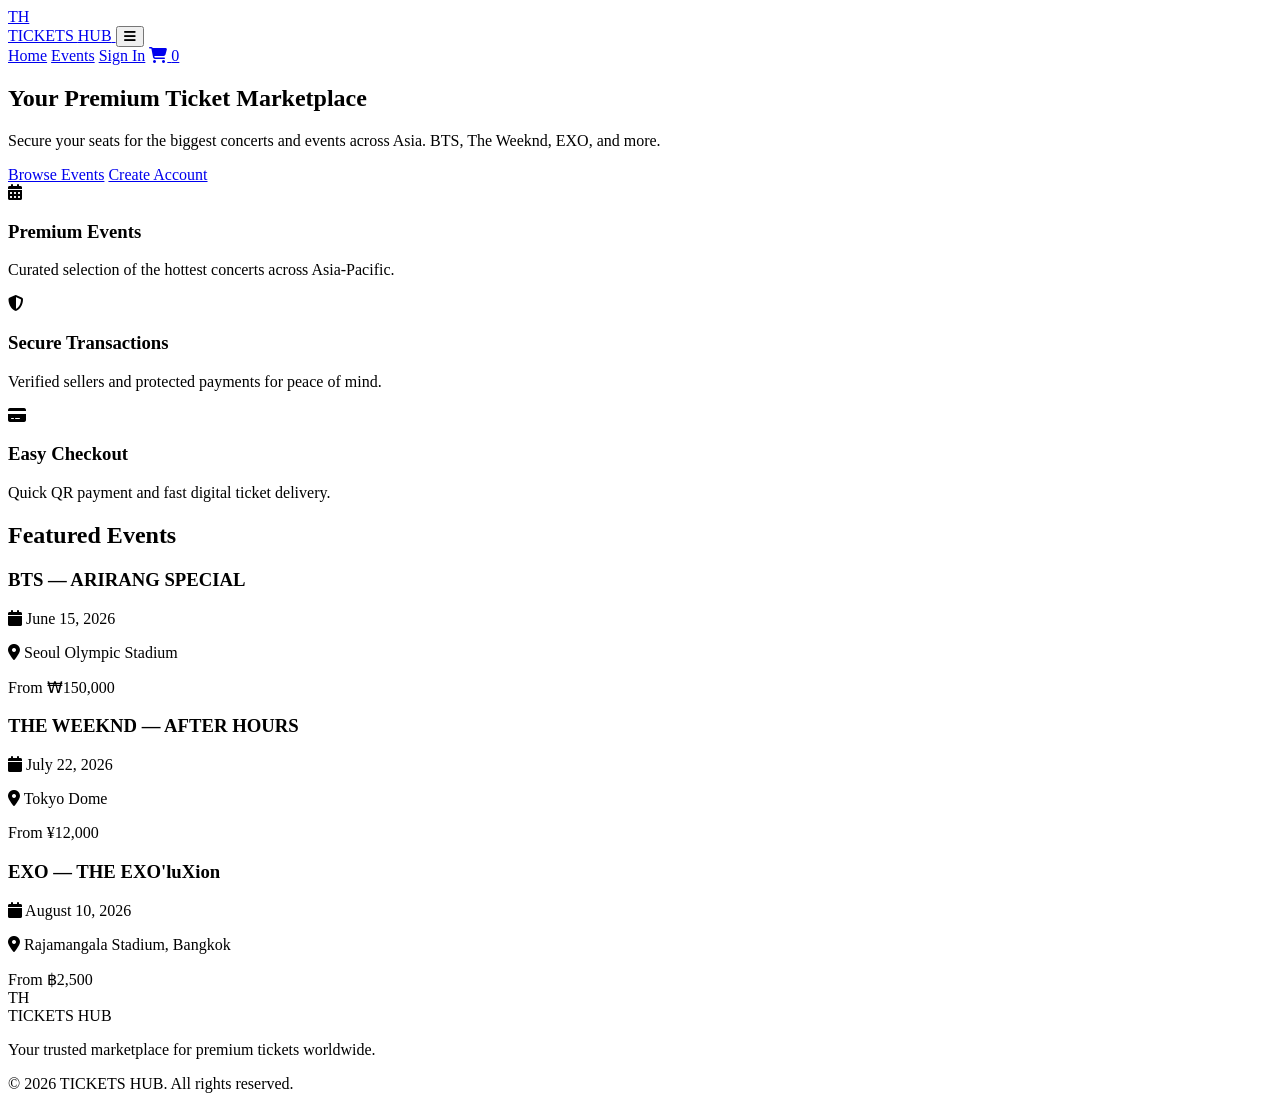
==== index.html @ 7ddb688f "Create index.html" ====
<!DOCTYPE html>
<html lang="en">
<head>
  <meta charset="UTF-8">
  <meta name="viewport" content="width=device-width, initial-scale=1.0">
  <title>TICKETS HUB — Premium Ticket Marketplace</title>
  <link rel="stylesheet" href="style.css">
  <link rel="stylesheet" href="https://cdnjs.cloudflare.com/ajax/libs/font-awesome/6.5.0/css/all.min.css">
</head>
<body>
  <nav class="navbar">
    <div class="nav-container">
      <a href="index.html" class="logo">
        <div class="logo-icon">TH</div>
        <span>TICKETS <span class="purple">HUB</span></span>
      </a>
      <button class="menu-toggle" onclick="toggleMenu()"><i class="fas fa-bars"></i></button>
      <div class="nav-links" id="navLinks">
        <a href="index.html" class="active">Home</a>
        <a href="events.html">Events</a>
        <a href="login.html">Sign In</a>
        <a href="cart.html" class="cart-link"><i class="fas fa-shopping-cart"></i> <span class="cart-badge">0</span></a>
      </div>
    </div>
  </nav>

  <section class="hero">
    <div class="hero-content">
      <h1>Your <span class="purple">Premium</span> Ticket Marketplace</h1>
      <p>Secure your seats for the biggest concerts and events across Asia. BTS, The Weeknd, EXO, and more.</p>
      <div class="hero-buttons">
        <a href="events.html" class="btn btn-primary">Browse Events</a>
        <a href="register.html" class="btn btn-outline">Create Account</a>
      </div>
    </div>
  </section>

  <section class="features">
    <div class="feature-card">
      <i class="fas fa-calendar-alt"></i>
      <h3>Premium Events</h3>
      <p>Curated selection of the hottest concerts across Asia-Pacific.</p>
    </div>
    <div class="feature-card">
      <i class="fas fa-shield-alt"></i>
      <h3>Secure Transactions</h3>
      <p>Verified sellers and protected payments for peace of mind.</p>
    </div>
    <div class="feature-card">
      <i class="fas fa-credit-card"></i>
      <h3>Easy Checkout</h3>
      <p>Quick QR payment and fast digital ticket delivery.</p>
    </div>
  </section>

  <section class="featured-section">
    <h2>Featured Events</h2>
    <div class="events-grid">
      <div class="event-card" onclick="location.href='events.html'">
        <div class="event-img" style="background-image: url('https://images.unsplash.com/photo-1563089145-599997674d42?w=600&h=400&fit=crop')"></div>
        <div class="event-info">
          <h3>BTS — ARIRANG SPECIAL</h3>
          <p><i class="fas fa-calendar"></i> June 15, 2026</p>
          <p><i class="fas fa-map-marker-alt"></i> Seoul Olympic Stadium</p>
          <span class="price">From ₩150,000</span>
        </div>
      </div>
      <div class="event-card" onclick="location.href='events.html'">
        <div class="event-img" style="background-image: url('https://images.unsplash.com/photo-1470229722913-7c0e2dbbafd3?w=600&h=400&fit=crop')"></div>
        <div class="event-info">
          <h3>THE WEEKND — AFTER HOURS</h3>
          <p><i class="fas fa-calendar"></i> July 22, 2026</p>
          <p><i class="fas fa-map-marker-alt"></i> Tokyo Dome</p>
          <span class="price">From ¥12,000</span>
        </div>
      </div>
      <div class="event-card" onclick="location.href='events.html'">
        <div class="event-img" style="background-image: url('https://images.unsplash.com/photo-1501281668745-f7f57925c3b4?w=600&h=400&fit=crop')"></div>
        <div class="event-info">
          <h3>EXO — THE EXO'luXion</h3>
          <p><i class="fas fa-calendar"></i> August 10, 2026</p>
          <p><i class="fas fa-map-marker-alt"></i> Rajamangala Stadium, Bangkok</p>
          <span class="price">From ฿2,500</span>
        </div>
      </div>
    </div>
  </section>

  <footer>
    <div class="footer-content">
      <div class="logo" style="justify-content:center">
        <div class="logo-icon">TH</div>
        <span>TICKETS <span class="purple">HUB</span></span>
      </div>
      <p>Your trusted marketplace for premium tickets worldwide.</p>
      <p class="copyright">&copy; 2026 TICKETS HUB. All rights reserved.</p>
    </div>
  </footer>

  <script>
    function toggleMenu() { document.getElementById('navLinks').classList.toggle('show'); }
    function updateCartBadge() {
      const cart = JSON.parse(localStorage.getItem('cart') || '[]');
      document.querySelectorAll('.cart-badge').forEach(b => b.textContent = cart.length);
    }
    updateCartBadge();
  </script>
</body>
        </html>
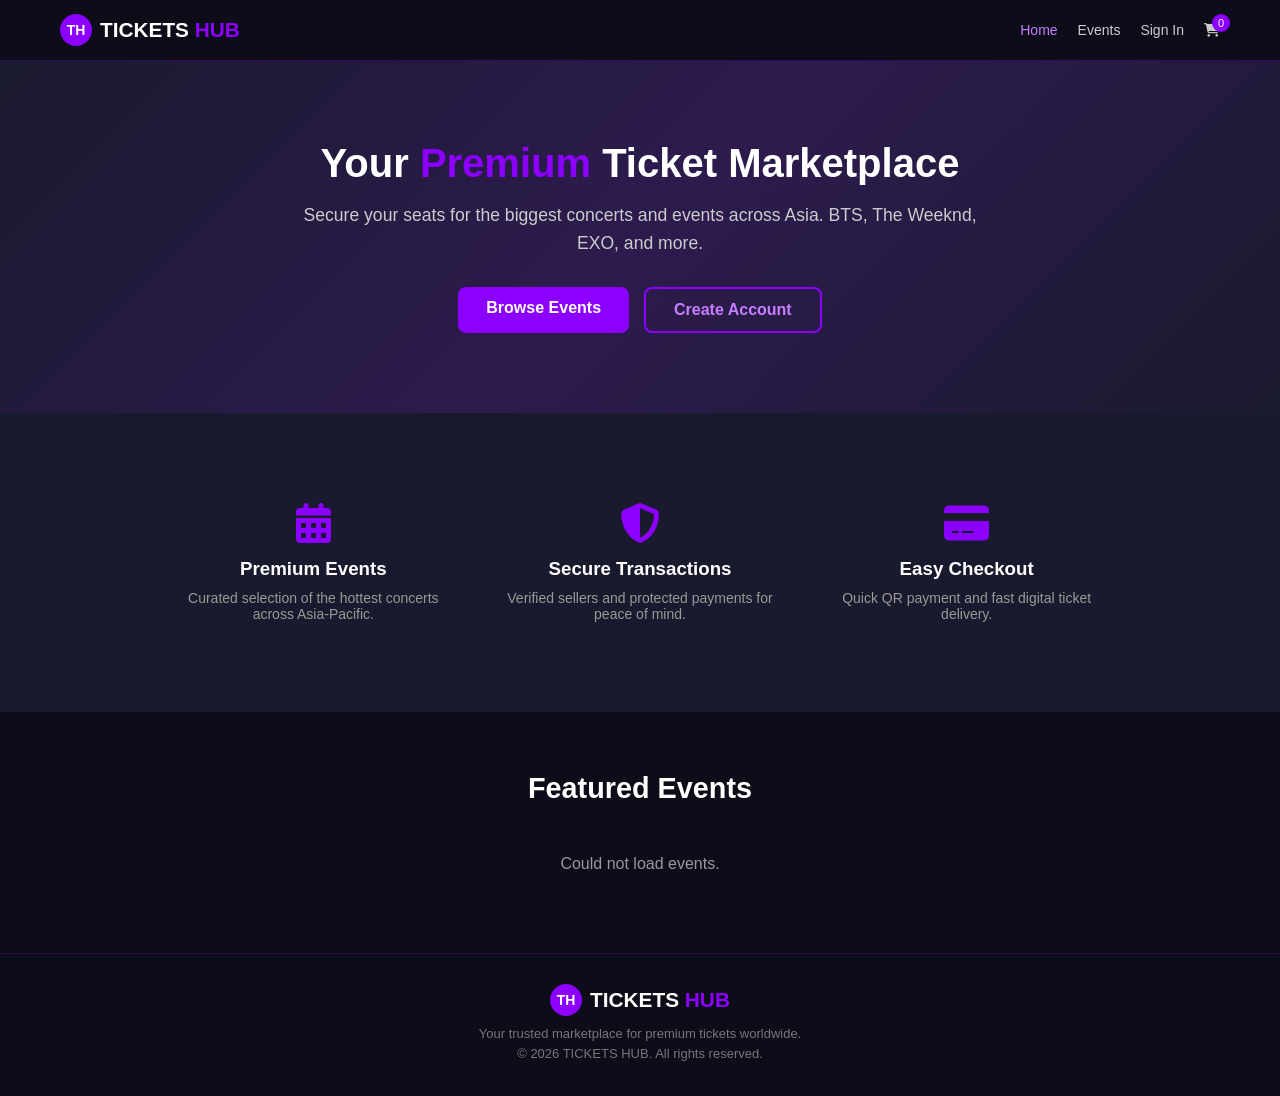
==== commit a038daa3: "Create index.html" ====
--- a/index.html
+++ b/index.html
@@ -55,34 +55,8 @@
 
   <section class="featured-section">
     <h2>Featured Events</h2>
-    <div class="events-grid">
-      <div class="event-card" onclick="location.href='events.html'">
-        <div class="event-img" style="background-image: url('https://images.unsplash.com/photo-1563089145-599997674d42?w=600&h=400&fit=crop')"></div>
-        <div class="event-info">
-          <h3>BTS — ARIRANG SPECIAL</h3>
-          <p><i class="fas fa-calendar"></i> June 15, 2026</p>
-          <p><i class="fas fa-map-marker-alt"></i> Seoul Olympic Stadium</p>
-          <span class="price">From ₩150,000</span>
-        </div>
-      </div>
-      <div class="event-card" onclick="location.href='events.html'">
-        <div class="event-img" style="background-image: url('https://images.unsplash.com/photo-1470229722913-7c0e2dbbafd3?w=600&h=400&fit=crop')"></div>
-        <div class="event-info">
-          <h3>THE WEEKND — AFTER HOURS</h3>
-          <p><i class="fas fa-calendar"></i> July 22, 2026</p>
-          <p><i class="fas fa-map-marker-alt"></i> Tokyo Dome</p>
-          <span class="price">From ¥12,000</span>
-        </div>
-      </div>
-      <div class="event-card" onclick="location.href='events.html'">
-        <div class="event-img" style="background-image: url('https://images.unsplash.com/photo-1501281668745-f7f57925c3b4?w=600&h=400&fit=crop')"></div>
-        <div class="event-info">
-          <h3>EXO — THE EXO'luXion</h3>
-          <p><i class="fas fa-calendar"></i> August 10, 2026</p>
-          <p><i class="fas fa-map-marker-alt"></i> Rajamangala Stadium, Bangkok</p>
-          <span class="price">From ฿2,500</span>
-        </div>
-      </div>
+    <div class="events-grid" id="featuredEvents">
+      <p class="text-gray" style="text-align:center;padding:20px;grid-column:1/-1">Loading events...</p>
     </div>
   </section>
 
@@ -98,12 +72,54 @@
   </footer>
 
   <script>
+    const BACKEND_URL = 'https://tickets-hub10-backend.onrender.com';
+
     function toggleMenu() { document.getElementById('navLinks').classList.toggle('show'); }
+
+    function getCurrency(city) {
+      if (city.includes('South Korea')) return '₩';
+      if (city.includes('Japan')) return '¥';
+      if (city.includes('Thailand')) return '฿';
+      return '₩';
+    }
+
+    async function loadFeaturedEvents() {
+      const container = document.getElementById('featuredEvents');
+      try {
+        const res = await fetch(`${BACKEND_URL}/api/events`);
+        const events = await res.json();
+        
+        if (!events || events.length === 0) {
+          container.innerHTML = '<p class="text-gray" style="text-align:center;padding:20px;grid-column:1/-1">No events yet. Check back soon!</p>';
+          return;
+        }
+
+        const featured = events.slice(0, 3);
+        container.innerHTML = featured.map(ev => {
+          const currency = getCurrency(ev.city);
+          return `
+            <div class="event-card" onclick="location.href='events.html'">
+              <div class="event-img" style="background-image:url('${ev.image}')"></div>
+              <div class="event-info">
+                <h3>${ev.name}</h3>
+                <p><i class="fas fa-calendar"></i> ${new Date(ev.date + 'T00:00:00').toLocaleDateString('en-US', { year: 'numeric', month: 'long', day: 'numeric' })}</p>
+                <p><i class="fas fa-map-marker-alt"></i> ${ev.venue}</p>
+                <span class="price">From ${currency}${(ev.stdPrice || 0).toLocaleString()}</span>
+              </div>
+            </div>`;
+        }).join('');
+      } catch (e) {
+        container.innerHTML = '<p class="text-gray" style="text-align:center;padding:20px;grid-column:1/-1">Could not load events.</p>';
+      }
+    }
+
     function updateCartBadge() {
       const cart = JSON.parse(localStorage.getItem('cart') || '[]');
       document.querySelectorAll('.cart-badge').forEach(b => b.textContent = cart.length);
     }
+
+    loadFeaturedEvents();
     updateCartBadge();
   </script>
 </body>
-        </html>
+</html>
--- a/style.css
+++ b/style.css
@@ -0,0 +1,447 @@
+* {
+  margin: 0;
+  padding: 0;
+  box-sizing: border-box;
+}
+
+body {
+  font-family: -apple-system, BlinkMacSystemFont, 'Segoe UI', Roboto, Oxygen, Ubuntu, sans-serif;
+  background: #1A1A2E;
+  color: white;
+  min-height: 100vh;
+}
+
+.purple { color: #8B00FF; }
+.text-gray { color: #999; }
+.text-small { font-size: 13px; color: #888; margin-top: 10px; }
+
+.navbar {
+  background: #0D0D1A;
+  border-bottom: 1px solid rgba(139, 0, 255, 0.3);
+  position: sticky;
+  top: 0;
+  z-index: 100;
+}
+
+.nav-container {
+  max-width: 1200px;
+  margin: 0 auto;
+  padding: 0 20px;
+  display: flex;
+  align-items: center;
+  justify-content: space-between;
+  height: 60px;
+}
+
+.logo {
+  display: flex;
+  align-items: center;
+  gap: 8px;
+  text-decoration: none;
+  color: white;
+  font-weight: bold;
+  font-size: 1.3em;
+}
+
+.logo-icon {
+  width: 32px;
+  height: 32px;
+  background: #8B00FF;
+  border-radius: 50%;
+  display: flex;
+  align-items: center;
+  justify-content: center;
+  font-size: 14px;
+  color: white;
+  flex-shrink: 0;
+}
+
+.nav-links {
+  display: flex;
+  align-items: center;
+  gap: 20px;
+}
+
+.nav-links a {
+  color: #ccc;
+  text-decoration: none;
+  font-size: 14px;
+  transition: 0.2s;
+}
+
+.nav-links a:hover, .nav-links a.active { color: #C77DFF; }
+
+.cart-link { position: relative; }
+.cart-badge {
+  position: absolute;
+  top: -8px;
+  right: -10px;
+  background: #8B00FF;
+  color: white;
+  font-size: 11px;
+  width: 18px;
+  height: 18px;
+  border-radius: 50%;
+  display: flex;
+  align-items: center;
+  justify-content: center;
+}
+
+.menu-toggle {
+  display: none;
+  background: none;
+  border: none;
+  color: white;
+  font-size: 24px;
+  cursor: pointer;
+}
+
+.hero {
+  background: linear-gradient(135deg, #1A1A2E 0%, #2D1B4E 50%, #1A1A2E 100%);
+  padding: 80px 20px;
+  text-align: center;
+}
+
+.hero-content { max-width: 700px; margin: 0 auto; }
+.hero h1 { font-size: 2.5em; margin-bottom: 15px; }
+.hero p { font-size: 1.1em; color: #ccc; margin-bottom: 30px; line-height: 1.6; }
+
+.hero-buttons {
+  display: flex;
+  gap: 15px;
+  justify-content: center;
+  flex-wrap: wrap;
+}
+
+.btn {
+  padding: 12px 28px;
+  border-radius: 8px;
+  font-size: 16px;
+  font-weight: 600;
+  text-decoration: none;
+  display: inline-block;
+  cursor: pointer;
+  border: none;
+  transition: 0.2s;
+  text-align: center;
+}
+
+.btn-primary { background: #8B00FF; color: white; }
+.btn-primary:hover { background: #7A00E0; }
+
+.btn-outline {
+  background: transparent;
+  color: #C77DFF;
+  border: 2px solid #8B00FF;
+}
+.btn-outline:hover { background: rgba(139, 0, 255, 0.1); }
+
+.btn-sm { padding: 8px 16px; font-size: 13px; }
+.btn-block { width: 100%; display: block; }
+
+.features {
+  display: grid;
+  grid-template-columns: repeat(3, 1fr);
+  gap: 20px;
+  max-width: 1000px;
+  margin: 0 auto;
+  padding: 60px 20px;
+}
+
+.feature-card { text-align: center; padding: 30px 20px; }
+.feature-card i { font-size: 40px; color: #8B00FF; margin-bottom: 15px; }
+.feature-card h3 { margin-bottom: 10px; }
+.feature-card p { color: #999; font-size: 14px; }
+
+.featured-section { padding: 60px 20px; background: #0D0D1A; }
+.featured-section h2, .page-section h1 { text-align: center; margin-bottom: 30px; font-size: 1.8em; }
+
+.events-grid {
+  display: grid;
+  grid-template-columns: repeat(auto-fill, minmax(300px, 1fr));
+  gap: 24px;
+  max-width: 1100px;
+  margin: 0 auto;
+}
+
+.event-card {
+  background: #0D0D1A;
+  border-radius: 12px;
+  overflow: hidden;
+  cursor: pointer;
+  transition: 0.3s;
+  border: 1px solid transparent;
+}
+
+.event-card:hover { border-color: #8B00FF; transform: translateY(-2px); }
+
+.event-img {
+  height: 180px;
+  background-size: cover;
+  background-position: center;
+  transition: 0.3s;
+}
+
+.event-card:hover .event-img { transform: scale(1.05); }
+
+.event-info { padding: 16px; }
+.event-info h3 { font-size: 1em; margin-bottom: 8px; }
+.event-info p { color: #999; font-size: 13px; margin-bottom: 4px; }
+.event-info p i { margin-right: 5px; color: #8B00FF; width: 14px; }
+
+.badge {
+  display: inline-block;
+  background: #8B00FF;
+  color: white;
+  font-size: 11px;
+  padding: 2px 10px;
+  border-radius: 4px;
+  margin-right: 8px;
+  text-transform: uppercase;
+}
+
+.badge.standard {
+  background: #333;
+  border: 1px solid #8B00FF;
+  color: #C77DFF;
+}
+
+.price { color: #C77DFF; font-weight: bold; font-size: 1.1em; display: block; margin: 8px 0; }
+
+.page-section { max-width: 1100px; margin: 0 auto; padding: 40px 20px; min-height: 60vh; }
+
+.search-bar {
+  position: relative;
+  max-width: 400px;
+  margin: 0 auto 30px;
+}
+
+.search-bar i {
+  position: absolute;
+  left: 15px;
+  top: 50%;
+  transform: translateY(-50%);
+  color: #666;
+}
+
+.search-bar input {
+  width: 100%;
+  padding: 14px 14px 14px 45px;
+  border-radius: 8px;
+  border: 1px solid rgba(139, 0, 255, 0.3);
+  background: #0D0D1A;
+  color: white;
+  font-size: 14px;
+}
+
+.search-bar input:focus { outline: none; border-color: #8B00FF; }
+
+.cart-items { display: flex; flex-direction: column; gap: 12px; }
+
+.cart-item {
+  background: #0D0D1A;
+  padding: 16px;
+  border-radius: 10px;
+  display: flex;
+  justify-content: space-between;
+  align-items: center;
+}
+
+.cart-item h3 { font-size: 14px; margin-bottom: 4px; }
+.cart-item-right { display: flex; align-items: center; gap: 12px; }
+
+.btn-remove { background: none; border: none; color: #ff4444; cursor: pointer; font-size: 16px; }
+
+.cart-summary {
+  background: #0D0D1A;
+  padding: 20px;
+  border-radius: 10px;
+  margin-top: 20px;
+}
+
+.cart-total { display: flex; justify-content: space-between; align-items: center; margin-bottom: 15px; }
+
+.empty-cart { text-align: center; padding: 60px 20px; }
+.empty-cart p { margin: 20px 0; font-size: 18px; color: #999; }
+
+.auth-section {
+  display: flex;
+  align-items: center;
+  justify-content: center;
+  min-height: 70vh;
+  padding: 40px 20px;
+}
+
+.auth-box {
+  background: #0D0D1A;
+  padding: 40px 30px;
+  border-radius: 12px;
+  width: 100%;
+  max-width: 400px;
+  text-align: center;
+}
+
+.auth-box h2 { margin-bottom: 5px; }
+
+.auth-box input {
+  width: 100%;
+  padding: 14px;
+  margin: 10px 0;
+  border-radius: 8px;
+  border: 1px solid rgba(139, 0, 255, 0.3);
+  background: #1A1A2E;
+  color: white;
+  font-size: 14px;
+}
+
+.auth-box input:focus { outline: none; border-color: #8B00FF; }
+
+.checkout-layout { display: grid; grid-template-columns: 1fr 1fr; gap: 30px; }
+
+.checkout-form input, .checkout-form textarea {
+  width: 100%;
+  padding: 14px;
+  margin: 8px 0;
+  border-radius: 8px;
+  border: 1px solid rgba(139, 0, 255, 0.3);
+  background: #0D0D1A;
+  color: white;
+  font-size: 14px;
+  font-family: inherit;
+}
+
+.checkout-form input:focus, .checkout-form textarea:focus { outline: none; border-color: #8B00FF; }
+.checkout-form textarea { resize: vertical; }
+
+.qr-section { display: flex; align-items: center; justify-content: center; }
+
+.qr-box {
+  background: #0D0D1A;
+  padding: 40px;
+  border-radius: 12px;
+  text-align: center;
+  width: 100%;
+}
+
+.qr-placeholder {
+  background: white;
+  padding: 30px;
+  border-radius: 12px;
+  margin: 20px auto;
+  display: inline-block;
+}
+
+.stats-grid { display: grid; grid-template-columns: repeat(3, 1fr); gap: 20px; margin-bottom: 30px; }
+
+.stat-card {
+  background: #0D0D1A;
+  padding: 24px;
+  border-radius: 10px;
+  text-align: center;
+}
+
+.stat-card i { font-size: 32px; color: #8B00FF; margin-bottom: 10px; }
+.stat-label { color: #999; font-size: 13px; margin-bottom: 5px; }
+.stat-number { font-size: 2em; font-weight: bold; }
+
+.admin-section {
+  background: #0D0D1A;
+  border-radius: 10px;
+  padding: 24px;
+  margin-bottom: 30px;
+}
+
+.section-header { display: flex; justify-content: space-between; align-items: center; margin-bottom: 20px; }
+.section-header h2 { margin: 0; }
+
+.table-container { overflow-x: auto; }
+
+table { width: 100%; border-collapse: collapse; text-align: left; }
+th { color: #999; font-size: 13px; padding-bottom: 12px; border-bottom: 1px solid #333; }
+td { padding: 14px 0; border-bottom: 1px solid rgba(255,255,255,0.05); font-size: 14px; }
+
+.btn-edit { background: none; border: none; color: #C77DFF; cursor: pointer; margin-right: 10px; }
+.btn-delete { background: none; border: none; color: #ff4444; cursor: pointer; }
+
+.modal {
+  position: fixed;
+  top: 0; left: 0; right: 0; bottom: 0;
+  background: rgba(0,0,0,0.8);
+  display: flex;
+  align-items: center;
+  justify-content: center;
+  z-index: 200;
+}
+
+.modal-content {
+  background: #1A1A2E;
+  padding: 30px;
+  border-radius: 12px;
+  width: 90%;
+  max-width: 500px;
+  position: relative;
+}
+
+.close {
+  position: absolute;
+  top: 15px; right: 20px;
+  font-size: 28px;
+  color: #999;
+  cursor: pointer;
+}
+
+.modal-content h2 { margin-bottom: 20px; }
+
+.modal-content input {
+  width: 100%;
+  padding: 12px;
+  margin: 8px 0;
+  border-radius: 8px;
+  border: 1px solid rgba(139, 0, 255, 0.3);
+  background: #0D0D1A;
+  color: white;
+}
+
+.orders-list { display: flex; flex-direction: column; gap: 10px; }
+
+.order-card {
+  background: #1A1A2E;
+  padding: 16px;
+  border-radius: 8px;
+  border: 1px solid rgba(139, 0, 255, 0.2);
+}
+
+footer {
+  background: #0D0D1A;
+  border-top: 1px solid rgba(139, 0, 255, 0.2);
+  padding: 30px 20px;
+  text-align: center;
+}
+
+.footer-content { max-width: 500px; margin: 0 auto; }
+.footer-content .logo { justify-content: center; margin-bottom: 10px; }
+.footer-content p { color: #777; font-size: 13px; margin-bottom: 5px; }
+.copyright { font-size: 11px; color: #555; }
+
+@media (max-width: 768px) {
+  .menu-toggle { display: block; }
+
+  .nav-links {
+    display: none;
+    position: absolute;
+    top: 60px;
+    left: 0; right: 0;
+    background: #0D0D1A;
+    flex-direction: column;
+    padding: 20px;
+    border-bottom: 2px solid #8B00FF;
+  }
+
+  .nav-links.show { display: flex; }
+
+  .hero h1 { font-size: 1.8em; }
+  .features { grid-template-columns: 1fr; padding: 30px 20px; }
+  .stats-grid { grid-template-columns: 1fr; }
+  .checkout-layout { grid-template-columns: 1fr; }
+  .events-grid { grid-template-columns: 1fr; }
+  }
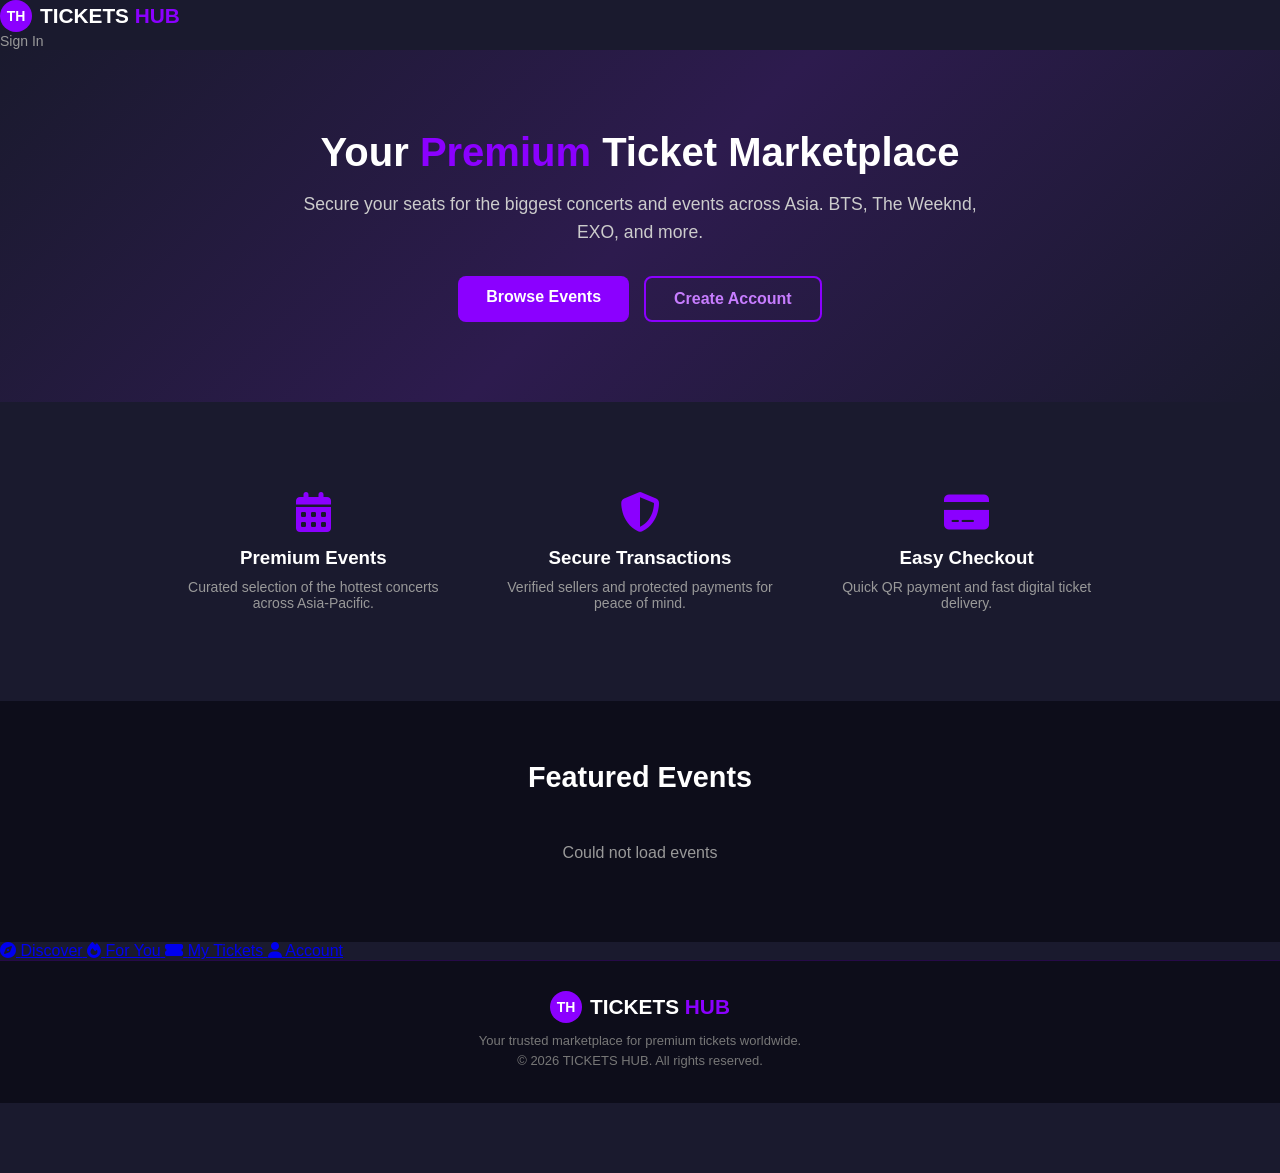
==== commit 92a55ac4: "Create index.html" ====
--- a/index.html
+++ b/index.html
@@ -3,26 +3,21 @@
 <head>
   <meta charset="UTF-8">
   <meta name="viewport" content="width=device-width, initial-scale=1.0">
-  <title>TICKETS HUB — Premium Ticket Marketplace</title>
+  <title>TICKETS HUB</title>
   <link rel="stylesheet" href="style.css">
   <link rel="stylesheet" href="https://cdnjs.cloudflare.com/ajax/libs/font-awesome/6.5.0/css/all.min.css">
 </head>
 <body>
-  <nav class="navbar">
-    <div class="nav-container">
+  <!-- Top Bar with user greeting -->
+  <div class="top-bar">
+    <div class="top-bar-content">
       <a href="index.html" class="logo">
         <div class="logo-icon">TH</div>
         <span>TICKETS <span class="purple">HUB</span></span>
       </a>
-      <button class="menu-toggle" onclick="toggleMenu()"><i class="fas fa-bars"></i></button>
-      <div class="nav-links" id="navLinks">
-        <a href="index.html" class="active">Home</a>
-        <a href="events.html">Events</a>
-        <a href="login.html">Sign In</a>
-        <a href="cart.html" class="cart-link"><i class="fas fa-shopping-cart"></i> <span class="cart-badge">0</span></a>
-      </div>
+      <div id="userGreeting" class="user-greeting"></div>
     </div>
-  </nav>
+  </div>
 
   <section class="hero">
     <div class="hero-content">
@@ -60,7 +55,27 @@
     </div>
   </section>
 
-  <footer>
+  <!-- Bottom Navigation -->
+  <nav class="bottom-nav">
+    <a href="index.html" class="bottom-nav-item active">
+      <i class="fas fa-compass"></i>
+      <span>Discover</span>
+    </a>
+    <a href="events.html" class="bottom-nav-item">
+      <i class="fas fa-fire"></i>
+      <span>For You</span>
+    </a>
+    <a href="my-tickets.html" class="bottom-nav-item">
+      <i class="fas fa-ticket-alt"></i>
+      <span>My Tickets</span>
+    </a>
+    <a href="account.html" class="bottom-nav-item">
+      <i class="fas fa-user"></i>
+      <span>Account</span>
+    </a>
+  </nav>
+
+  <footer style="margin-bottom:70px">
     <div class="footer-content">
       <div class="logo" style="justify-content:center">
         <div class="logo-icon">TH</div>
@@ -74,13 +89,22 @@
   <script>
     const BACKEND_URL = 'https://tickets-hub10-backend.onrender.com';
 
-    function toggleMenu() { document.getElementById('navLinks').classList.toggle('show'); }
-
     function getCurrency(city) {
-      if (city.includes('South Korea')) return '₩';
+      if (city.includes('Korea')) return '₩';
       if (city.includes('Japan')) return '¥';
       if (city.includes('Thailand')) return '฿';
       return '₩';
+    }
+
+    // Show user greeting if logged in
+    function checkUser() {
+      const user = JSON.parse(localStorage.getItem('th_user') || 'null');
+      const greeting = document.getElementById('userGreeting');
+      if (user) {
+        greeting.innerHTML = `<span style="color:#C77DFF">Hi, ${user.name}</span>`;
+      } else {
+        greeting.innerHTML = `<a href="login.html" style="color:#999;text-decoration:none;font-size:14px">Sign In</a>`;
+      }
     }
 
     async function loadFeaturedEvents() {
@@ -90,11 +114,11 @@
         const events = await res.json();
         
         if (!events || events.length === 0) {
-          container.innerHTML = '<p class="text-gray" style="text-align:center;padding:20px;grid-column:1/-1">No events yet. Check back soon!</p>';
+          container.innerHTML = '<p class="text-gray" style="text-align:center;padding:20px;grid-column:1/-1">No events yet</p>';
           return;
         }
 
-        const featured = events.slice(0, 3);
+        const featured = events.slice(0, 6);
         container.innerHTML = featured.map(ev => {
           const currency = getCurrency(ev.city);
           return `
@@ -109,17 +133,12 @@
             </div>`;
         }).join('');
       } catch (e) {
-        container.innerHTML = '<p class="text-gray" style="text-align:center;padding:20px;grid-column:1/-1">Could not load events.</p>';
+        container.innerHTML = '<p class="text-gray" style="text-align:center;padding:20px;grid-column:1/-1">Could not load events</p>';
       }
     }
 
-    function updateCartBadge() {
-      const cart = JSON.parse(localStorage.getItem('cart') || '[]');
-      document.querySelectorAll('.cart-badge').forEach(b => b.textContent = cart.length);
-    }
-
+    checkUser();
     loadFeaturedEvents();
-    updateCartBadge();
   </script>
 </body>
-</html>
+  </html>
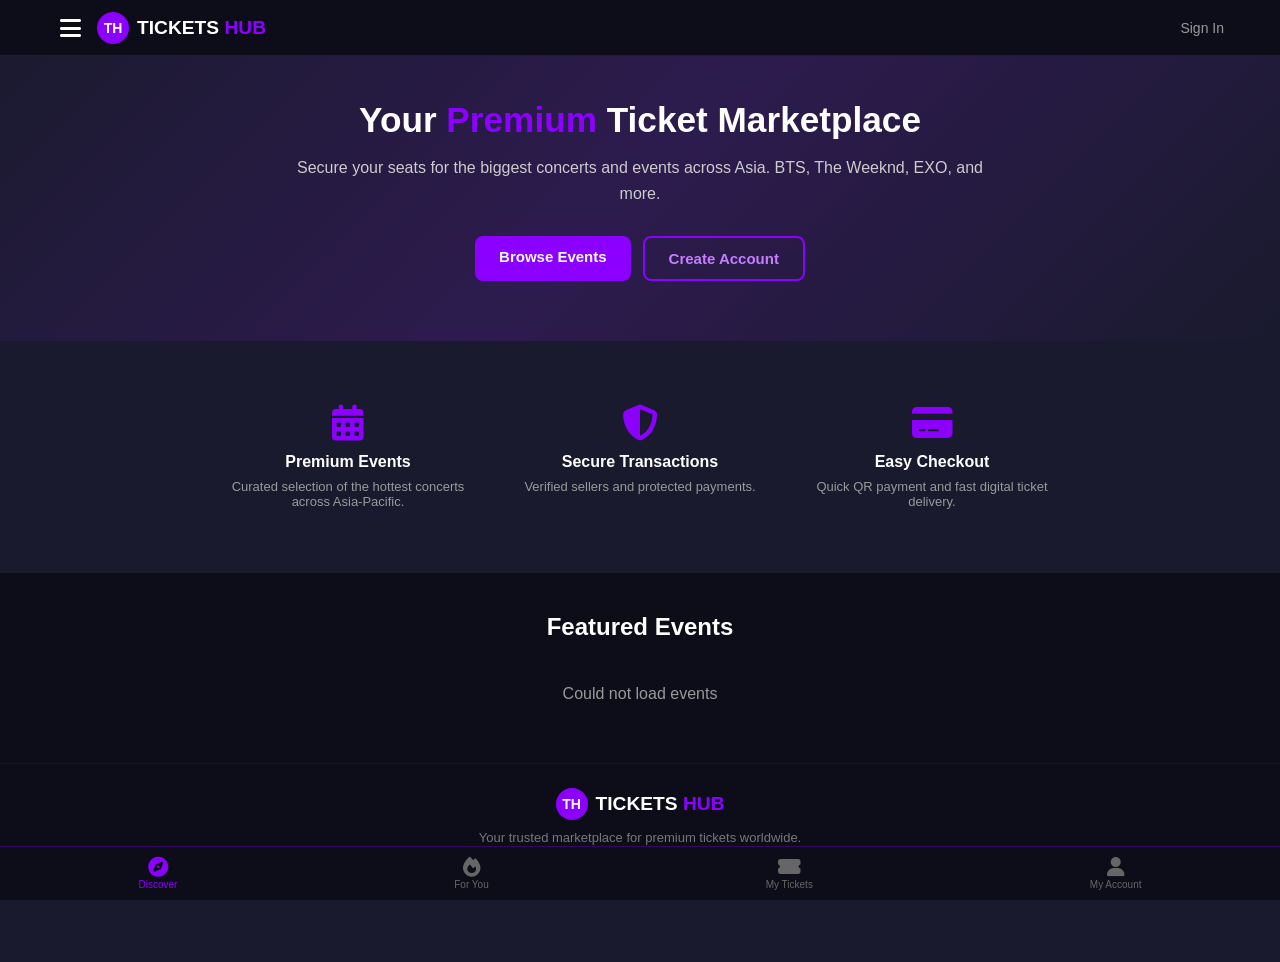
==== commit 420b2442: "Create index.html" ====
--- a/index.html
+++ b/index.html
@@ -8,17 +8,43 @@
   <link rel="stylesheet" href="https://cdnjs.cloudflare.com/ajax/libs/font-awesome/6.5.0/css/all.min.css">
 </head>
 <body>
-  <!-- Top Bar with user greeting -->
+  <!-- Top Bar -->
   <div class="top-bar">
     <div class="top-bar-content">
-      <a href="index.html" class="logo">
-        <div class="logo-icon">TH</div>
-        <span>TICKETS <span class="purple">HUB</span></span>
-      </a>
+      <div style="display:flex;align-items:center;gap:12px">
+        <!-- Hamburger Menu Button (three dashes) -->
+        <button class="hamburger-btn" onclick="toggleHamburger()">
+          <i class="fas fa-bars"></i>
+        </button>
+        <a href="index.html" class="logo">
+          <div class="logo-icon">TH</div>
+          <span>TICKETS <span class="purple">HUB</span></span>
+        </a>
+      </div>
       <div id="userGreeting" class="user-greeting"></div>
     </div>
   </div>
 
+  <!-- Hamburger Menu Overlay -->
+  <div class="menu-overlay" id="menuOverlay" onclick="toggleHamburger()"></div>
+  
+  <!-- Hamburger Menu -->
+  <div class="hamburger-menu" id="hamburgerMenu">
+    <div class="menu-section">Menu</div>
+    <a href="index.html" class="active"><i class="fas fa-home"></i> Home</a>
+    <a href="events.html"><i class="fas fa-fire"></i> For You</a>
+    <a href="my-tickets.html"><i class="fas fa-ticket-alt"></i> My Tickets</a>
+    <a href="cart.html"><i class="fas fa-shopping-cart"></i> Cart</a>
+    <div class="menu-section">Account</div>
+    <a href="account.html"><i class="fas fa-user"></i> My Account</a>
+    <a href="login.html" id="menuLogin"><i class="fas fa-sign-in-alt"></i> Sign In</a>
+    <a href="register.html" id="menuRegister"><i class="fas fa-user-plus"></i> Register</a>
+    <div class="menu-section" id="adminMenuSection" style="display:none">Admin</div>
+    <a href="admin.html" id="menuAdmin" style="display:none"><i class="fas fa-cog"></i> Admin Panel</a>
+    <a href="#" id="menuLogout" style="display:none" onclick="logout()"><i class="fas fa-sign-out-alt"></i> Sign Out</a>
+  </div>
+
+  <!-- Hero Section -->
   <section class="hero">
     <div class="hero-content">
       <h1>Your <span class="purple">Premium</span> Ticket Marketplace</h1>
@@ -30,6 +56,7 @@
     </div>
   </section>
 
+  <!-- Features -->
   <section class="features">
     <div class="feature-card">
       <i class="fas fa-calendar-alt"></i>
@@ -39,7 +66,7 @@
     <div class="feature-card">
       <i class="fas fa-shield-alt"></i>
       <h3>Secure Transactions</h3>
-      <p>Verified sellers and protected payments for peace of mind.</p>
+      <p>Verified sellers and protected payments.</p>
     </div>
     <div class="feature-card">
       <i class="fas fa-credit-card"></i>
@@ -48,6 +75,7 @@
     </div>
   </section>
 
+  <!-- Featured Events -->
   <section class="featured-section">
     <h2>Featured Events</h2>
     <div class="events-grid" id="featuredEvents">
@@ -55,7 +83,7 @@
     </div>
   </section>
 
-  <!-- Bottom Navigation -->
+  <!-- Bottom Navigation (Ticketmaster Style) -->
   <nav class="bottom-nav">
     <a href="index.html" class="bottom-nav-item active">
       <i class="fas fa-compass"></i>
@@ -71,11 +99,11 @@
     </a>
     <a href="account.html" class="bottom-nav-item">
       <i class="fas fa-user"></i>
-      <span>Account</span>
+      <span>My Account</span>
     </a>
   </nav>
 
-  <footer style="margin-bottom:70px">
+  <footer>
     <div class="footer-content">
       <div class="logo" style="justify-content:center">
         <div class="logo-icon">TH</div>
@@ -89,21 +117,52 @@
   <script>
     const BACKEND_URL = 'https://tickets-hub10-backend.onrender.com';
 
+    function toggleHamburger() {
+      document.getElementById('hamburgerMenu').classList.toggle('show');
+      document.getElementById('menuOverlay').classList.toggle('show');
+    }
+
+    function logout() {
+      localStorage.removeItem('th_user');
+      window.location.href = 'index.html';
+    }
+
     function getCurrency(city) {
       if (city.includes('Korea')) return '₩';
       if (city.includes('Japan')) return '¥';
       if (city.includes('Thailand')) return '฿';
+      if (city.includes('Malaysia')) return 'RM';
+      if (city.includes('Philippines')) return '₱';
       return '₩';
     }
 
-    // Show user greeting if logged in
+    // Show user greeting and update menu
     function checkUser() {
       const user = JSON.parse(localStorage.getItem('th_user') || 'null');
       const greeting = document.getElementById('userGreeting');
+      const menuLogin = document.getElementById('menuLogin');
+      const menuRegister = document.getElementById('menuRegister');
+      const menuLogout = document.getElementById('menuLogout');
+      const menuAdmin = document.getElementById('menuAdmin');
+      const adminSection = document.getElementById('adminMenuSection');
+
       if (user) {
         greeting.innerHTML = `<span style="color:#C77DFF">Hi, ${user.name}</span>`;
+        menuLogin.style.display = 'none';
+        menuRegister.style.display = 'none';
+        menuLogout.style.display = 'flex';
+        
+        if (user.isAdmin) {
+          menuAdmin.style.display = 'flex';
+          adminSection.style.display = 'block';
+        }
       } else {
         greeting.innerHTML = `<a href="login.html" style="color:#999;text-decoration:none;font-size:14px">Sign In</a>`;
+        menuLogin.style.display = 'flex';
+        menuRegister.style.display = 'flex';
+        menuLogout.style.display = 'none';
+        menuAdmin.style.display = 'none';
+        adminSection.style.display = 'none';
       }
     }
 
--- a/style.css
+++ b/style.css
@@ -9,30 +9,40 @@
   background: #1A1A2E;
   color: white;
   min-height: 100vh;
+  padding-bottom: 70px; /* Space for bottom nav */
 }
 
 .purple { color: #8B00FF; }
 .text-gray { color: #999; }
 .text-small { font-size: 13px; color: #888; margin-top: 10px; }
 
-.navbar {
+/* ===== TOP BAR ===== */
+.top-bar {
   background: #0D0D1A;
   border-bottom: 1px solid rgba(139, 0, 255, 0.3);
-  position: sticky;
+  position: fixed;
   top: 0;
+  left: 0;
+  right: 0;
   z-index: 100;
-}
-
-.nav-container {
+  height: 56px;
+}
+
+.top-bar-content {
   max-width: 1200px;
   margin: 0 auto;
-  padding: 0 20px;
+  padding: 0 16px;
   display: flex;
   align-items: center;
   justify-content: space-between;
-  height: 60px;
-}
-
+  height: 56px;
+}
+
+.user-greeting {
+  font-size: 14px;
+}
+
+/* ===== LOGO ===== */
 .logo {
   display: flex;
   align-items: center;
@@ -40,7 +50,7 @@
   text-decoration: none;
   color: white;
   font-weight: bold;
-  font-size: 1.3em;
+  font-size: 1.2em;
 }
 
 .logo-icon {
@@ -56,67 +66,11 @@
   flex-shrink: 0;
 }
 
-.nav-links {
-  display: flex;
-  align-items: center;
-  gap: 20px;
-}
-
-.nav-links a {
-  color: #ccc;
-  text-decoration: none;
-  font-size: 14px;
-  transition: 0.2s;
-}
-
-.nav-links a:hover, .nav-links a.active { color: #C77DFF; }
-
-.cart-link { position: relative; }
-.cart-badge {
-  position: absolute;
-  top: -8px;
-  right: -10px;
-  background: #8B00FF;
-  color: white;
-  font-size: 11px;
-  width: 18px;
-  height: 18px;
-  border-radius: 50%;
-  display: flex;
-  align-items: center;
-  justify-content: center;
-}
-
-.menu-toggle {
-  display: none;
-  background: none;
-  border: none;
-  color: white;
-  font-size: 24px;
-  cursor: pointer;
-}
-
-.hero {
-  background: linear-gradient(135deg, #1A1A2E 0%, #2D1B4E 50%, #1A1A2E 100%);
-  padding: 80px 20px;
-  text-align: center;
-}
-
-.hero-content { max-width: 700px; margin: 0 auto; }
-.hero h1 { font-size: 2.5em; margin-bottom: 15px; }
-.hero p { font-size: 1.1em; color: #ccc; margin-bottom: 30px; line-height: 1.6; }
-
-.hero-buttons {
-  display: flex;
-  gap: 15px;
-  justify-content: center;
-  flex-wrap: wrap;
-}
-
+/* ===== BUTTONS ===== */
 .btn {
-  padding: 12px 28px;
+  padding: 12px 24px;
   border-radius: 8px;
-  font-size: 16px;
+  font-size: 15px;
   font-weight: 600;
   text-decoration: none;
   display: inline-block;
@@ -139,27 +93,58 @@
 .btn-sm { padding: 8px 16px; font-size: 13px; }
 .btn-block { width: 100%; display: block; }
 
+/* ===== HERO ===== */
+.hero {
+  background: linear-gradient(135deg, #1A1A2E 0%, #2D1B4E 50%, #1A1A2E 100%);
+  padding: 100px 20px 60px;
+  text-align: center;
+}
+
+.hero-content { max-width: 700px; margin: 0 auto; }
+.hero h1 { font-size: 2.2em; margin-bottom: 15px; }
+.hero p { font-size: 1em; color: #ccc; margin-bottom: 30px; line-height: 1.6; }
+
+.hero-buttons {
+  display: flex;
+  gap: 12px;
+  justify-content: center;
+  flex-wrap: wrap;
+}
+
+/* ===== FEATURES ===== */
 .features {
   display: grid;
   grid-template-columns: repeat(3, 1fr);
-  gap: 20px;
-  max-width: 1000px;
+  gap: 16px;
+  max-width: 900px;
   margin: 0 auto;
-  padding: 60px 20px;
-}
-
-.feature-card { text-align: center; padding: 30px 20px; }
-.feature-card i { font-size: 40px; color: #8B00FF; margin-bottom: 15px; }
-.feature-card h3 { margin-bottom: 10px; }
-.feature-card p { color: #999; font-size: 14px; }
-
-.featured-section { padding: 60px 20px; background: #0D0D1A; }
-.featured-section h2, .page-section h1 { text-align: center; margin-bottom: 30px; font-size: 1.8em; }
+  padding: 40px 20px;
+}
+
+.feature-card { text-align: center; padding: 24px 16px; }
+.feature-card i { font-size: 36px; color: #8B00FF; margin-bottom: 12px; }
+.feature-card h3 { font-size: 16px; margin-bottom: 8px; }
+.feature-card p { color: #999; font-size: 13px; }
+
+/* ===== EVENTS GRID ===== */
+.featured-section { padding: 40px 20px; background: #0D0D1A; }
+.featured-section h2, .page-section h1 { 
+  text-align: center; 
+  margin-bottom: 24px; 
+  font-size: 1.5em; 
+}
+
+.page-section { 
+  max-width: 1100px; 
+  margin: 0 auto; 
+  padding: 80px 20px 30px; 
+  min-height: 60vh; 
+}
 
 .events-grid {
   display: grid;
-  grid-template-columns: repeat(auto-fill, minmax(300px, 1fr));
-  gap: 24px;
+  grid-template-columns: repeat(auto-fill, minmax(280px, 1fr));
+  gap: 20px;
   max-width: 1100px;
   margin: 0 auto;
 }
@@ -176,7 +161,7 @@
 .event-card:hover { border-color: #8B00FF; transform: translateY(-2px); }
 
 .event-img {
-  height: 180px;
+  height: 160px;
   background-size: cover;
   background-position: center;
   transition: 0.3s;
@@ -184,19 +169,19 @@
 
 .event-card:hover .event-img { transform: scale(1.05); }
 
-.event-info { padding: 16px; }
-.event-info h3 { font-size: 1em; margin-bottom: 8px; }
-.event-info p { color: #999; font-size: 13px; margin-bottom: 4px; }
+.event-info { padding: 14px; }
+.event-info h3 { font-size: 0.95em; margin-bottom: 6px; }
+.event-info p { color: #999; font-size: 12px; margin-bottom: 3px; }
 .event-info p i { margin-right: 5px; color: #8B00FF; width: 14px; }
 
 .badge {
   display: inline-block;
   background: #8B00FF;
   color: white;
-  font-size: 11px;
-  padding: 2px 10px;
+  font-size: 10px;
+  padding: 2px 8px;
   border-radius: 4px;
-  margin-right: 8px;
+  margin-right: 6px;
   text-transform: uppercase;
 }
 
@@ -206,19 +191,18 @@
   color: #C77DFF;
 }
 
-.price { color: #C77DFF; font-weight: bold; font-size: 1.1em; display: block; margin: 8px 0; }
-
-.page-section { max-width: 1100px; margin: 0 auto; padding: 40px 20px; min-height: 60vh; }
-
+.price { color: #C77DFF; font-weight: bold; font-size: 1em; display: block; margin: 6px 0; }
+
+/* ===== SEARCH ===== */
 .search-bar {
   position: relative;
   max-width: 400px;
-  margin: 0 auto 30px;
+  margin: 0 auto 24px;
 }
 
 .search-bar i {
   position: absolute;
-  left: 15px;
+  left: 14px;
   top: 50%;
   transform: translateY(-50%);
   color: #666;
@@ -226,7 +210,7 @@
 
 .search-bar input {
   width: 100%;
-  padding: 14px 14px 14px 45px;
+  padding: 12px 14px 12px 40px;
   border-radius: 8px;
   border: 1px solid rgba(139, 0, 255, 0.3);
   background: #0D0D1A;
@@ -236,11 +220,12 @@
 
 .search-bar input:focus { outline: none; border-color: #8B00FF; }
 
-.cart-items { display: flex; flex-direction: column; gap: 12px; }
+/* ===== CART ===== */
+.cart-items { display: flex; flex-direction: column; gap: 10px; }
 
 .cart-item {
   background: #0D0D1A;
-  padding: 16px;
+  padding: 14px;
   border-radius: 10px;
   display: flex;
   justify-content: space-between;
@@ -248,45 +233,46 @@
 }
 
 .cart-item h3 { font-size: 14px; margin-bottom: 4px; }
-.cart-item-right { display: flex; align-items: center; gap: 12px; }
+.cart-item-right { display: flex; align-items: center; gap: 10px; }
 
 .btn-remove { background: none; border: none; color: #ff4444; cursor: pointer; font-size: 16px; }
 
 .cart-summary {
   background: #0D0D1A;
-  padding: 20px;
+  padding: 18px;
   border-radius: 10px;
-  margin-top: 20px;
-}
-
-.cart-total { display: flex; justify-content: space-between; align-items: center; margin-bottom: 15px; }
-
-.empty-cart { text-align: center; padding: 60px 20px; }
-.empty-cart p { margin: 20px 0; font-size: 18px; color: #999; }
-
+  margin-top: 16px;
+}
+
+.cart-total { display: flex; justify-content: space-between; align-items: center; margin-bottom: 12px; }
+
+.empty-cart { text-align: center; padding: 40px 20px; }
+.empty-cart p { margin: 16px 0; font-size: 16px; color: #999; }
+
+/* ===== AUTH ===== */
 .auth-section {
   display: flex;
   align-items: center;
   justify-content: center;
-  min-height: 70vh;
-  padding: 40px 20px;
+  min-height: 80vh;
+  padding: 80px 20px 40px;
 }
 
 .auth-box {
   background: #0D0D1A;
-  padding: 40px 30px;
+  padding: 32px 24px;
   border-radius: 12px;
   width: 100%;
   max-width: 400px;
   text-align: center;
 }
 
-.auth-box h2 { margin-bottom: 5px; }
+.auth-box h2 { margin-bottom: 5px; font-size: 1.3em; }
 
 .auth-box input {
   width: 100%;
-  padding: 14px;
-  margin: 10px 0;
+  padding: 12px;
+  margin: 8px 0;
   border-radius: 8px;
   border: 1px solid rgba(139, 0, 255, 0.3);
   background: #1A1A2E;
@@ -296,12 +282,13 @@
 
 .auth-box input:focus { outline: none; border-color: #8B00FF; }
 
-.checkout-layout { display: grid; grid-template-columns: 1fr 1fr; gap: 30px; }
+/* ===== CHECKOUT ===== */
+.checkout-layout { display: grid; grid-template-columns: 1fr 1fr; gap: 24px; }
 
 .checkout-form input, .checkout-form textarea {
   width: 100%;
-  padding: 14px;
-  margin: 8px 0;
+  padding: 12px;
+  margin: 6px 0;
   border-radius: 8px;
   border: 1px solid rgba(139, 0, 255, 0.3);
   background: #0D0D1A;
@@ -317,7 +304,7 @@
 
 .qr-box {
   background: #0D0D1A;
-  padding: 40px;
+  padding: 30px;
   border-radius: 12px;
   text-align: center;
   width: 100%;
@@ -325,44 +312,47 @@
 
 .qr-placeholder {
   background: white;
-  padding: 30px;
+  padding: 24px;
   border-radius: 12px;
-  margin: 20px auto;
+  margin: 16px auto;
   display: inline-block;
 }
 
-.stats-grid { display: grid; grid-template-columns: repeat(3, 1fr); gap: 20px; margin-bottom: 30px; }
+/* ===== ADMIN STATS ===== */
+.stats-grid { display: grid; grid-template-columns: repeat(3, 1fr); gap: 16px; margin-bottom: 24px; }
 
 .stat-card {
   background: #0D0D1A;
-  padding: 24px;
+  padding: 20px;
   border-radius: 10px;
   text-align: center;
 }
 
-.stat-card i { font-size: 32px; color: #8B00FF; margin-bottom: 10px; }
-.stat-label { color: #999; font-size: 13px; margin-bottom: 5px; }
-.stat-number { font-size: 2em; font-weight: bold; }
-
+.stat-card i { font-size: 28px; color: #8B00FF; margin-bottom: 8px; }
+.stat-label { color: #999; font-size: 12px; margin-bottom: 4px; }
+.stat-number { font-size: 1.6em; font-weight: bold; }
+
+/* ===== ADMIN SECTION ===== */
 .admin-section {
   background: #0D0D1A;
   border-radius: 10px;
-  padding: 24px;
-  margin-bottom: 30px;
-}
-
-.section-header { display: flex; justify-content: space-between; align-items: center; margin-bottom: 20px; }
-.section-header h2 { margin: 0; }
+  padding: 20px;
+  margin-bottom: 24px;
+}
+
+.section-header { display: flex; justify-content: space-between; align-items: center; margin-bottom: 16px; }
+.section-header h2 { margin: 0; font-size: 1.1em; }
 
 .table-container { overflow-x: auto; }
 
 table { width: 100%; border-collapse: collapse; text-align: left; }
-th { color: #999; font-size: 13px; padding-bottom: 12px; border-bottom: 1px solid #333; }
-td { padding: 14px 0; border-bottom: 1px solid rgba(255,255,255,0.05); font-size: 14px; }
-
-.btn-edit { background: none; border: none; color: #C77DFF; cursor: pointer; margin-right: 10px; }
-.btn-delete { background: none; border: none; color: #ff4444; cursor: pointer; }
-
+th { color: #999; font-size: 12px; padding-bottom: 10px; border-bottom: 1px solid #333; }
+td { padding: 12px 0; border-bottom: 1px solid rgba(255,255,255,0.05); font-size: 13px; }
+
+.btn-edit { background: none; border: none; color: #C77DFF; cursor: pointer; margin-right: 8px; font-size: 13px; }
+.btn-delete { background: none; border: none; color: #ff4444; cursor: pointer; font-size: 13px; }
+
+/* ===== MODAL ===== */
 .modal {
   position: fixed;
   top: 0; left: 0; right: 0; bottom: 0;
@@ -371,77 +361,199 @@
   align-items: center;
   justify-content: center;
   z-index: 200;
+  padding: 20px;
 }
 
 .modal-content {
   background: #1A1A2E;
-  padding: 30px;
+  padding: 24px;
   border-radius: 12px;
-  width: 90%;
-  max-width: 500px;
+  width: 100%;
+  max-width: 480px;
   position: relative;
+  max-height: 90vh;
+  overflow-y: auto;
 }
 
 .close {
   position: absolute;
-  top: 15px; right: 20px;
-  font-size: 28px;
+  top: 12px; right: 16px;
+  font-size: 26px;
   color: #999;
   cursor: pointer;
 }
 
-.modal-content h2 { margin-bottom: 20px; }
+.modal-content h2 { margin-bottom: 16px; font-size: 1.2em; }
 
 .modal-content input {
   width: 100%;
   padding: 12px;
-  margin: 8px 0;
+  margin: 6px 0;
   border-radius: 8px;
   border: 1px solid rgba(139, 0, 255, 0.3);
   background: #0D0D1A;
   color: white;
 }
 
+.modal-content label {
+  color: #999;
+  font-size: 13px;
+  display: block;
+  margin-top: 8px;
+}
+
+/* ===== ORDERS ===== */
 .orders-list { display: flex; flex-direction: column; gap: 10px; }
 
 .order-card {
   background: #1A1A2E;
-  padding: 16px;
+  padding: 14px;
   border-radius: 8px;
   border: 1px solid rgba(139, 0, 255, 0.2);
 }
 
+/* ===== BOTTOM NAVIGATION (Ticketmaster Style) ===== */
+.bottom-nav {
+  position: fixed;
+  bottom: 0;
+  left: 0;
+  right: 0;
+  background: #0D0D1A;
+  border-top: 1px solid rgba(139, 0, 255, 0.3);
+  display: flex;
+  justify-content: space-around;
+  padding: 6px 0;
+  padding-bottom: max(6px, env(safe-area-inset-bottom, 6px));
+  z-index: 100;
+}
+
+.bottom-nav-item {
+  display: flex;
+  flex-direction: column;
+  align-items: center;
+  gap: 2px;
+  color: #666;
+  text-decoration: none;
+  font-size: 10px;
+  transition: 0.2s;
+  padding: 4px 12px;
+}
+
+.bottom-nav-item i {
+  font-size: 20px;
+}
+
+.bottom-nav-item.active {
+  color: #8B00FF;
+}
+
+.bottom-nav-item:hover {
+  color: #C77DFF;
+}
+
+/* ===== HAMBURGER MENU (Three dashes) ===== */
+.hamburger-btn {
+  background: none;
+  border: none;
+  color: white;
+  font-size: 24px;
+  cursor: pointer;
+  padding: 4px;
+  display: flex;
+  align-items: center;
+}
+
+.hamburger-menu {
+  display: none;
+  position: fixed;
+  top: 56px;
+  left: 0;
+  bottom: 0;
+  width: 260px;
+  background: #0D0D1A;
+  border-right: 2px solid #8B00FF;
+  z-index: 99;
+  padding: 16px 0;
+  overflow-y: auto;
+}
+
+.hamburger-menu.show {
+  display: block;
+}
+
+.hamburger-menu a {
+  display: flex;
+  align-items: center;
+  gap: 14px;
+  padding: 14px 20px;
+  color: #ccc;
+  text-decoration: none;
+  font-size: 14px;
+  transition: 0.2s;
+  border-left: 3px solid transparent;
+}
+
+.hamburger-menu a:hover,
+.hamburger-menu a.active {
+  background: rgba(139, 0, 255, 0.1);
+  color: #C77DFF;
+  border-left-color: #8B00FF;
+}
+
+.hamburger-menu a i {
+  width: 20px;
+  text-align: center;
+  color: #8B00FF;
+}
+
+.hamburger-menu .menu-section {
+  color: #555;
+  font-size: 11px;
+  text-transform: uppercase;
+  letter-spacing: 1px;
+  padding: 16px 20px 8px;
+}
+
+/* Overlay when menu is open */
+.menu-overlay {
+  display: none;
+  position: fixed;
+  top: 56px;
+  left: 0;
+  right: 0;
+  bottom: 0;
+  background: rgba(0,0,0,0.5);
+  z-index: 98;
+}
+
+.menu-overlay.show {
+  display: block;
+}
+
+/* ===== FOOTER ===== */
 footer {
   background: #0D0D1A;
   border-top: 1px solid rgba(139, 0, 255, 0.2);
-  padding: 30px 20px;
+  padding: 24px 20px;
   text-align: center;
 }
 
 .footer-content { max-width: 500px; margin: 0 auto; }
 .footer-content .logo { justify-content: center; margin-bottom: 10px; }
-.footer-content p { color: #777; font-size: 13px; margin-bottom: 5px; }
+.footer-content p { color: #777; font-size: 13px; margin-bottom: 4px; }
 .copyright { font-size: 11px; color: #555; }
 
+/* ===== RESPONSIVE ===== */
 @media (max-width: 768px) {
-  .menu-toggle { display: block; }
-
-  .nav-links {
-    display: none;
-    position: absolute;
-    top: 60px;
-    left: 0; right: 0;
-    background: #0D0D1A;
-    flex-direction: column;
-    padding: 20px;
-    border-bottom: 2px solid #8B00FF;
-  }
-
-  .nav-links.show { display: flex; }
-
-  .hero h1 { font-size: 1.8em; }
-  .features { grid-template-columns: 1fr; padding: 30px 20px; }
+  .hero h1 { font-size: 1.6em; }
+  .hero { padding: 80px 16px 40px; }
+  .features { grid-template-columns: 1fr; padding: 24px 16px; }
   .stats-grid { grid-template-columns: 1fr; }
   .checkout-layout { grid-template-columns: 1fr; }
   .events-grid { grid-template-columns: 1fr; }
+  .hero-buttons { flex-direction: column; align-items: stretch; }
+  
+  .page-section { 
+    padding: 72px 16px 20px; 
   }
+  }
